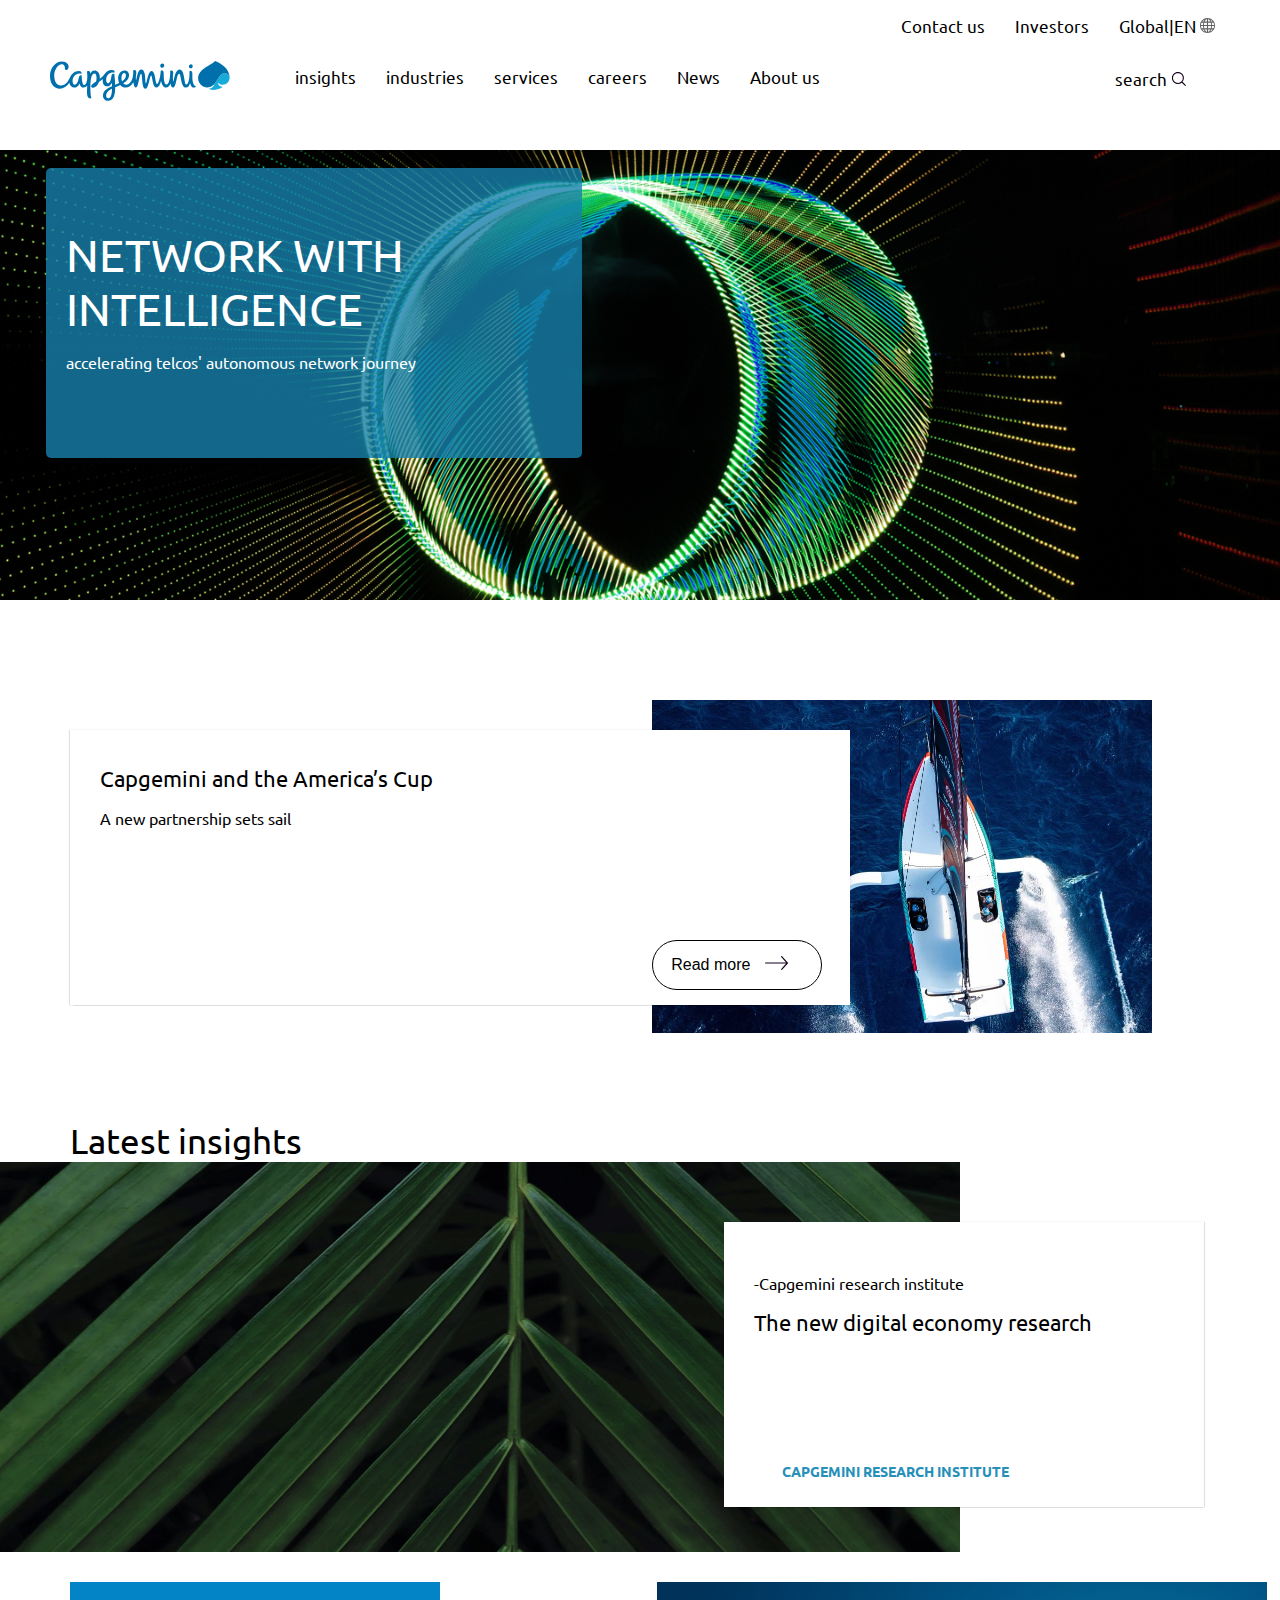
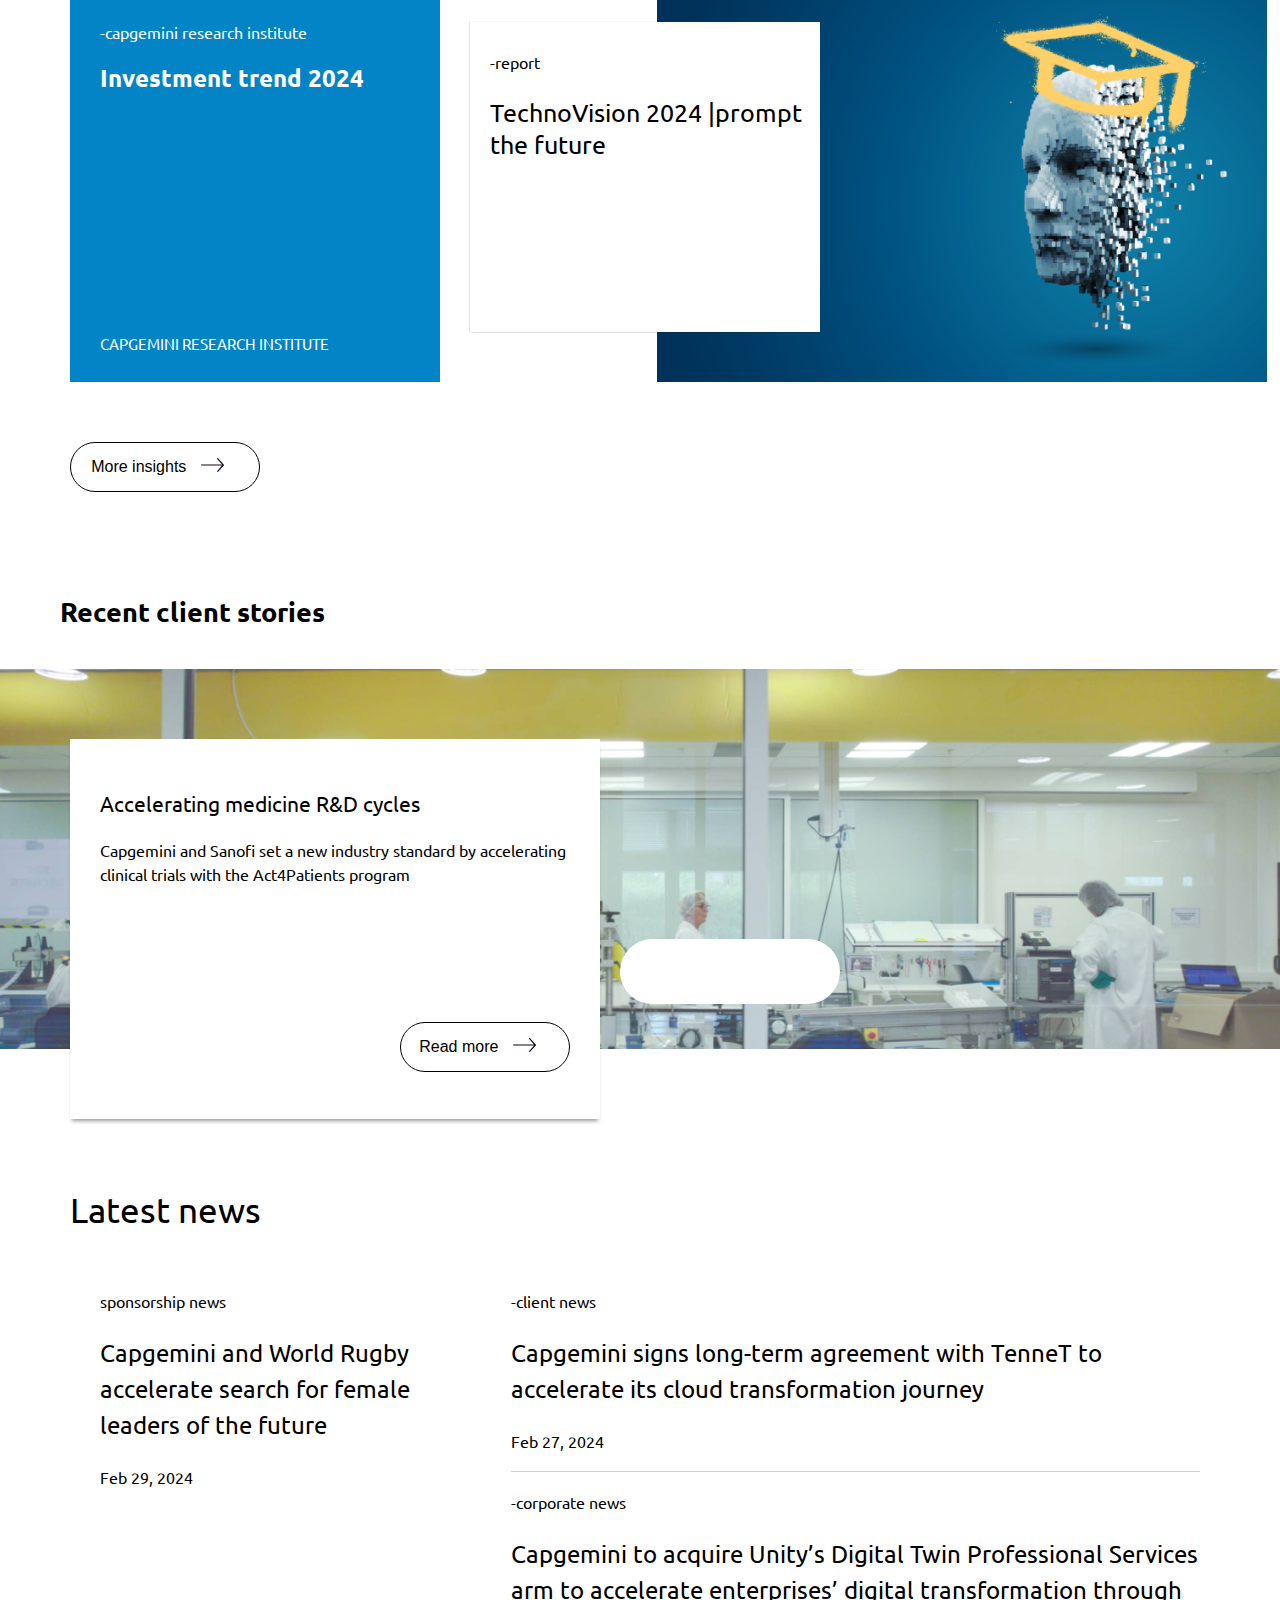
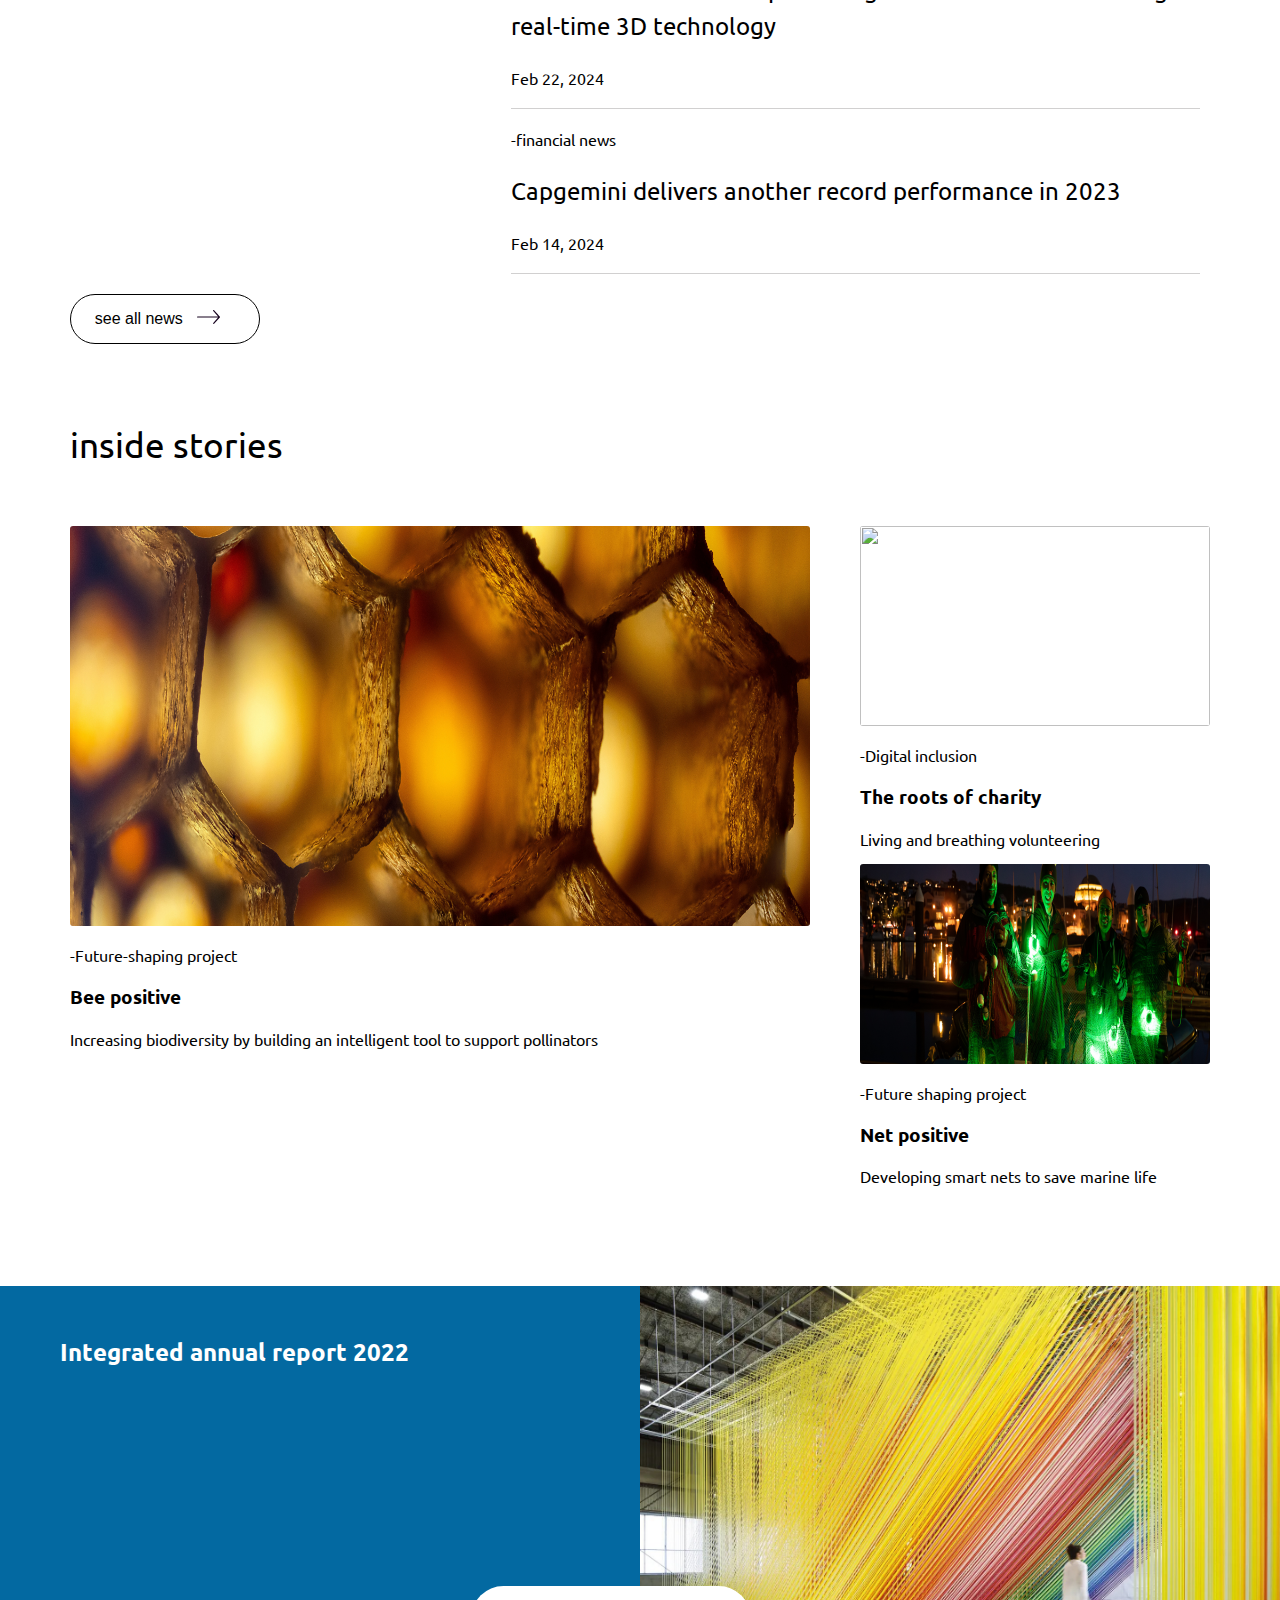
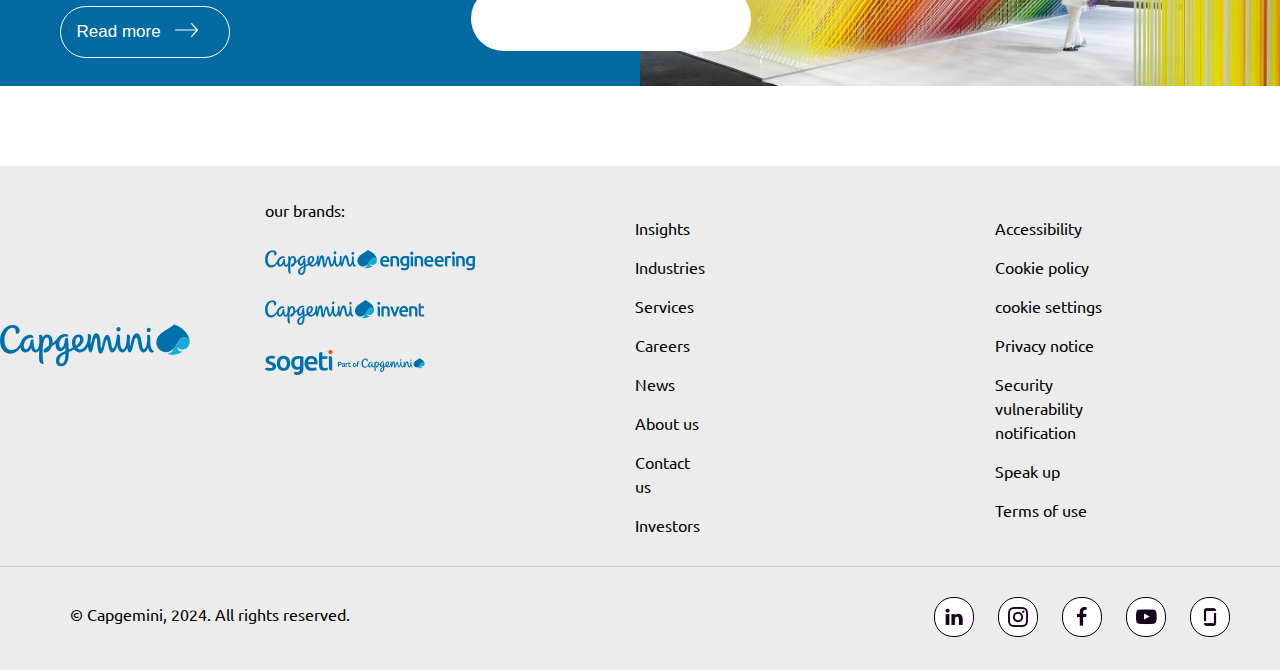
==== index.html @ e72d49b6 "added many files of capgeni folder" ====
<!DOCTYPE html>
<html lang="en">

<head>
  <meta charset="UTF-8">
  <meta name="viewport" content="width=device-width, initial-scale=1.0">
  <title>Document</title>
  <link rel="stylesheet" href="style.css">
  <link rel="preconnect" href="https://fonts.googleapis.com">
  <link rel="preconnect" href="https://fonts.gstatic.com" crossorigin>
  <link
    href="https://fonts.googleapis.com/css2?family=Ubuntu:ital,wght@0,300;0,400;0,500;0,700;1,300;1,400;1,500;1,700&display=swap"
    rel="stylesheet">
  <link rel="stylesheet" href="https://cdnjs.cloudflare.com/ajax/libs/font-awesome/6.5.1/css/all.min.css"
    integrity="sha512-DTOQO9RWCH3ppGqcWaEA1BIZOC6xxalwEsw9c2QQeAIftl+Vegovlnee1c9QX4TctnWMn13TZye+giMm8e2LwA=="
    crossorigin="anonymous" referrerpolicy="no-referrer" />

</head>

<body>
  <div class="background-image">
    <header>
      <div class="right-header">
        <a href="#">Contact us</a>
        <a href="#">Investors</a>
        <a href="#">Global|EN
          <img class="global" src="global.svg" alt="">
        </a>
      </div>
      <div class="start-header">
        <div class="logo">
          <img src="logo.svg" alt="">
        </div>
        <div class="center-header">
          <a href="#">insights</a>
          <a href="#">industries</a>
          <a href="#">services</a>
          <a href="#">careers</a>
          <a href="#">News</a>
          <a href="#">About us</a>
        </div>
        <div class="search-header">
          <a href="">
            search
            <img class="search-dark" src="icon-search-dark.svg" alt="">
          </a>
        </div>
      </div>
    </header>
    <div class="network-card">
      <span>NETWORK WITH INTELLIGENCE</span>
      <p>accelerating telcos' autonomous network journey</p>
    </div>
  </div>

  <div class="microsoft-image">
    <div class="micro-image">
      <img src="MicrosoftTeams-image-2.jpeg" alt="">
    </div>
    <div class="america-cup">
      <span class="title-capgemini">
        Capgemini and the America’s Cup
      </span>
      <p>A new partnership sets sail </p>
    </div>
    <div class="learn-more">
      <button>
        Read more
        <img class="icon-next" src="icon-more-small-dark.svg" alt="">
      </button>
    </div>
  </div>

  <div class="latest-insigh">
    <span>Latest insights</span>
  </div>

  <div class="latest-image">
    <div class="late-image">
      <img src="Eco-digital-temp-2880X1800.webp" alt="">
    </div>
    <div class="research-institute">
      <p>
        -Capgemini research institute
      </p>
      <span class="new-economy">The new digital economy research</span>
    </div>
    <div class="capgemini-institute">
      <span>CAPGEMINI RESEARCH INSTITUTE</span>
    </div>
  </div>

  <div class="report-technovision">
    <div class="investment-trend">
      <span>-capgemini research institute</span>
      <h2>Investment trend 2024</h2>
      <p>CAPGEMINI RESEARCH INSTITUTE</p>
    </div>
    <div class="prompt-future">
      <span>-report</span>
      <p>TechnoVision 2024 |prompt the future</p>

    </div>
    <div class="report-right">
      <img src="01-Dot-Com-Banner-2880x1800-1.jpeg" alt="">
    </div>
  </div>

  <div class="more-insights">
    <button>
      More insights
      <img class="icon-next" src="icon-more-small-dark.svg" alt="">
    </button>
  </div>
  <div class="recent-stories">
    <h2>Recent client stories</h2>
  </div>

  <div class="sanofi-image">
    <div class="accelerating">
      <p class="r-d">Accelerating medicine R&D cycles</p>
      <p class="accelerating-span">Capgemini and Sanofi set a new industry standard by accelerating clinical trials with
        the Act4Patients program</p>
      <button class="accelarating-button">
        Read more
        <img class="icon-next" src="icon-more-small-dark.svg" alt="">
      </button>
    </div>
    <div>
      <button class="next-previous">
        <i class="fa-solid fa-angle-left previous "></i>
        <i class="fa-regular fa-circle circles"></i>
        <i class="fa-regular fa-circle circle"></i>
        <i class="fa-regular fa-circle circl"></i>
        <i class="fa-solid fa-angle-right next"></i>
      </button>
    </div>
  </div>

  <div class="latest-news1">
    <span>Latest news</span>
  </div>

  <div class="sponsorship">
    <div class="sponsorship-news">
      <span>sponsorship news</span>
      <p>Capgemini and World Rugby accelerate search for female leaders of the future</p>
      <span>Feb 29, 2024</span>
    </div>
    <div class="three-row">
      <div class="part1">
        <span>-client news</span>
        <p>Capgemini signs long-term agreement with TenneT to accelerate its cloud transformation journey</p>
        <span>Feb 27, 2024</span>
      </div>
      <div class="part2">
        <span>-corporate news</span>
        <p>Capgemini to acquire Unity’s Digital Twin Professional Services arm to accelerate enterprises’ digital
          transformation through real-time 3D technology</p>
        <span>Feb 22, 2024</span>
      </div>
      <div class="part3">
        <span>-financial news</span>
        <p>Capgemini delivers another record performance in 2023</p>
        <span>Feb 14, 2024</span>
      </div>
    </div>
  </div>

  <button class="see-all">
    see all news
    <img class="icon-next" src="icon-more-small-dark.svg" alt="">
  </button>

  <div class="inside-stories">
    <span>inside stories</span>
  </div>

  <div class="bee-greenpic">
    <div class="bee">
      <img src="bee-positive3-banner.png" alt="">
      <p>-Future-shaping project</p>
      <h3>Bee positive</h3>
      <span>Increasing biodiversity by building an intelligent tool to support pollinators</span>
    </div>
    <div class="pic2-pic3">
      <div class="volunteer-banner">
        <img src="Volunteer_banner-image.jpeg" alt="">
        <p>-Digital inclusion</p>
        <h3>The roots of charity</h3>
        <span>Living and breathing volunteering</span>
      </div>
      <div class="net-positive">
        <img src="smart-nets-banner.png" alt="">
        <p>-Future shaping project</p>
        <h3>Net positive</h3>
        <span>Developing smart nets to save marine life</span>
      </div>
    </div>
  </div>

  <div class="background-color">
    <div class="integrated-annual">
      <h2>Integrated annual report 2022</h2>
      <button class="read-mor">
        Read more
        <img class="icon-next" src="icon-more-small-white.svg" alt="">
      </button>
      <button class="next-previous2">
        <i class="fa-solid fa-angle-left previous "></i>
        <i class="fa-regular fa-circle circles"></i>
        <i class="fa-regular fa-circle circle"></i>
        <i class="fa-regular fa-circle circle"></i>
        <i class="fa-regular fa-circle circl"></i>
        <i class="fa-solid fa-angle-right next"></i>
      </button>
    </div>
    <img class="emmanuel" src="emmanuelle_moureaux_100_colors_no_35.jpeg" alt="">


  </div>



  <div class="last-part">
    <img class="logo-capgem" src="logo.svg" alt="">

    <div class="center-right">
      <div class="left">
        <span class="our-brand">our brands:</span>
        <img class="logo-engineer" src="Logo_Capgemini_Engineering.svg" alt="">
        <img class="logo-invent" src="Logo_Capgemini_Invent.svg" alt="">
        <img class="logo-sogeti" src="Logo_Sogeti.svg" alt="">
      </div>
      <div class="center">
        <ul>
          <li><a href="#">Insights</a></li>
          <li><a href="#">Industries</a></li>
          <li><a href="#">Services</a></li>
          <li><a href="#">Careers</a></li>
          <li><a href="#">News</a></li>
          <li><a href="#">About us</a></li>
          <li><a href="#">Contact us</a></li>
          <li><a href="#">Investors</a></li>
        </ul>
      </div>
      <div class="right">
        <ul>
          <li><a href="#">Accessibility</a></li>
          <li><a href="#">Cookie policy</a></li>
          <li><a href="#">cookie settings</a></li>
          <li><a href="#">Privacy notice</a></li>
          <li><a href="#">Security vulnerability notification</a></li>
          <li><a href="#">Speak up</a></li>
          <li><a href="#">Terms of use</a></li>
        </ul>
      </div>
    </div>

  </div>
  <footer>
    <div class="footer-left">
      © Capgemini, 2024. All rights reserved.
    </div>
    <div class="footer-right">
      <img src="Linkedin.webp" alt="">
      <img src="Instagram.webp" alt="">
      <img src="Facebook.png" alt="">
      <img src="YouTube.webp" alt="">
      <img src="Glassdoor.webp" alt="">

    </div>
  </footer>
</body>

</html>
---- style.css ----
body {
  margin: 0px;
  padding: 0px;
  font-family: "Ubuntu",sans-serif;;
  
}
.background-image {
  background-image: url(Autonomous-Networks_Dotcom.jpeg);
  background-repeat: no repeat;
  background-size: cover;
  height: 600px;
  position: relative;
  margin-bottom: 100px;

}
.network-card {
  position: absolute;
  width:40.35%;
  left: 3.57%;
  top: 28%;
  background-color: rgb(23, 129, 172, 0.8);
  color: white;
  padding-top: 60px;
  padding-left: 20px;
  padding-bottom: 70px;border-radius: 5px;
  transition: background-color 0.15s ease;
  
}
.network-card span {
  white-space: wrap;
  font-size: 45px;
}
.network-card:hover span {
  color: black;
  background-color: cyan;
  transition: background-color 1s ease;
  
}

header {
  position:fixed;
  left: 0px;
  right: 0px;
  height: 150px;
  z-index: 1000;
  background-color: white;
  
}
.right-header {
  display: flex;
  justify-content: flex-end;
  margin-right: 50px;
}
.right-header a {
  position: relative;
  text-decoration: none;
  margin: 15px;
  color: black;
  font-size: 17px;

}
.right-header a::before {
  content: ''; 
  position: absolute; 
  bottom: 0; 
  left: 0; 
  width: 100%; 
  height: 1px; 
  background-color: #0284C7 ; 
  transition: width 0.3s ease; 
  transform-origin: bottom right;
  opacity: 0;
 }
 .right-header a:hover::before {
  width: 120%;
  opacity: 1;
  
 }
 
.global {
  width: 15px;
}
.start-header {
  display: flex;
  margin-left: 50px;
  margin-right: 46px;
  margin-top: 0px;
}
.logo img {
  width: 180px;
  margin-top: 10px;
  cursor: pointer;
  margin-right: 50px;
}
.center-header {
  display: flex;
  margin-right: 280px;
}
.center-header a {
  position: relative;
  margin: 15px;
  text-decoration: none;
  font-size: 17px;
  
  color: black;
}
.center-header a::before {
  content: ''; 
  position: absolute; 
  bottom: 0; 
  left: 0; 
  width: 100%; 
  height: 1px; 
  background-color: #0284C7 ; 
  transition: width 0.3s ease; 
  transform-origin: bottom right;
  opacity: 0;
}
.center-header a:hover::before {
  width: 120%;
  opacity: 1;
}
.search-header {
  display: flex;
  align-items: center;
  justify-content: flex-end;
}
.search-dark {
  width: 15px;
  align-items: center;
}
.search-header a {
text-decoration: none;
font-size: 17px;
color: black;

}
.microsoft-image {
  position: relative;
  margin-right: 70px;
  margin-left: 0px;
  
  width: 90%;
  height: 360px;
  margin-bottom: 60px;
}
.micro-image {
  position: absolute;
  top: 0px;
  right: 0px;
  
  z-index: 0;
  
}
.micro-image img {
  width:500px ;
}
.america-cup {
  position: absolute;
  left: 70px;
  top: 30px;
  width: 750px;
  height:240px ;
  color: black;
  background-color: white;
  z-index: 1;
  padding-left: 30px;
  padding-top: 35px;
  box-shadow: 0px 0px 0.8px rgba(0, 0, 0, 0.1),
              0px 0.8px 0.8px rgba(0, 0, 0, 0.1),
             -1px 0px 1px rgba(0, 0, 0, 0.1); 
  
}
.learn-more {
  position: absolute;

  color: black;
  right: 330px;
  top: 240px;
  z-index: 4;
 
}
.learn-more button {
  padding-top: 15px;
  padding-bottom: 15px;
  padding-left: 15px;
  padding-right: 30px;
  border-radius: 80px;
  width: 170px;
  border: 1px solid black;
  background-color: white;
  font-size: 16px;

}
.learn-more button:hover {
  background-color: cyan;
  transition: background-color 1.5 ease-in;
  border: none;
}
.title-capgemini {
  font-size: 22px;
  font-weight: 300px;
}
.latest-insigh span {
  margin-left: 70px;
  margin-bottom: 40px;
  font-weight: 300px;
  font-size: 35px;
}
.latest-image {
  position: relative;
  margin-right: 70px;
  margin-left: 0px;
 
  width: 96%;
  height: 360px;
  margin-bottom: 60px;
}
.late-image {
  position: absolute;
  left: 0px;
  top: 0px;
 
  z-index: 1;
  
}
.late-image img {
  width: 960px;
  height:390px ;
}
.research-institute {
  position: absolute;
  right: 25px;
  top: 60px;
  width: 450px;
  height:250px ;
  color: black;
  background-color: white;
  z-index: 6;
  padding-left: 30px;
  padding-top: 35px;
  box-shadow: 0px 0px 0.8px rgba(0, 0, 0, 0.1),
              0px 0.8px 0.8px rgba(0, 0, 0, 0.1),
              1px 0px 1px rgba(0, 0, 0, 0.1); 
}
.capgemini-institute {
  position: absolute;
  color: rgb(39, 144, 185);
  font-weight: bold;
  font-size: 14px;
  right: 220px;
  top: 300px;
  z-index: 15;

}
.new-economy {
  font-size: 22px;
  font-weight: 300px;
}
.new-economy:hover {
  background-color: cyan;
  transition: background-color 1s ease-in;
}
.report-technovision {
  position: relative;
  margin-right: 0px;
  margin-left: 0px;
  
  width: 99%;
  height: 400px;
  margin-bottom: 60px;
}
.investment-trend {
  width: 340px;
  height: 360px;
  top: 0px;
  margin-left: 70px;
  background-color: #0284C7;
  padding-left: 30px;
  padding-top: 40px;
  color: white;
}
.investment-trend h2 {
  margin-bottom: 240px;
  font-weight: 300px;
}
.investment-trend p {
  font-size: 15px;
}
.prompt-future {
  position: absolute;
  height: 280px;
  width: 330px;
  top: 40px;
  left: 470px;
  color: black;
  background-color: white;
  padding-left: 20px;
  padding-top: 30px;
  z-index: 20;
  box-shadow: 0px 0px 0.8px rgba(0, 0, 0, 0.1),
              
              0px 0.8px 0.8px rgba(0, 0, 0, 0.1),
              -1px 0px 1px rgba(0, 0, 0, 0.1); 
}

.prompt-future p {
  font-size: 25px;
  white-space: wrap;
}
.report-right {
  position: absolute;
  z-index: 15;
  right: 0px;
  top: 0px;
  
}
.report-right img {
  width:610px ;
  height: 400px;
}
.more-insights button {
  padding-top: 15px;
  padding-bottom: 15px;
  padding-left: 15px;
  padding-right: 30px;
  border-radius: 70px;
  width: 190px;
  border: 1px solid black;
  background-color: white;
  font-size: 16px;
  margin-left: 70px;
  margin-bottom: 80px;
}
.more-insights button:hover {
  background-color: cyan;
  transition: background-color 1s ease-in;
  border: none;
}
.recent-stories h2 {
margin-left: 60px;
font-weight: 300px;
font-size: 27px;
margin-bottom: 40px;
}
.sanofi-image {
  background-image: url(Sanofi-client-story-web-banner.jpeg);
  position: relative;
  background-size: cover;
  height: 380px;
  background-position: center;
  margin-bottom: 140px;
}
.accelerating {
  position: absolute;
  width: 500px;
  height: 350px;
  top: 70px;
  left: 70px;
  background-color: white;
  padding-left: 30px;
  padding-top: 30px;
  
  box-shadow: 0px 4px 4px -2px rgba(0, 0, 0, 0.4);
}
.r-d {
  font-size: 21px;
  font-weight: 290px;
}
.r-d:hover {
  background-color: cyan;
}

.accelerating-span {
  line-height: 1.5;
}

  
.accelarating-button {
  margin-top: 120px;
  margin-left: 300px;
  padding-top: 15px;
  padding-bottom: 15px;
  padding-left: 15px;
  padding-right: 30px;
  border-radius: 70px;
  width: 170px;
  border: 1px solid black;
  background-color: white;
  font-size: 16px;
 
}
.accelarating-button:hover {
  background: cyan;
  transition: background-color 1s ease;
  border: none;
}
.next-previous {
  display: flex;
  position: absolute;
  top: 270px;
  left: 620px;
  width: 220px;
  padding: 30px;
  border-radius: 70px;
  border: none;
  background-color: white;
}
.previous {
  margin-right: 15px;
  font-size: 25px;
  color: gray;
  padding: 1px;
}
.next {
  padding: 1px;
  font-size: 25px;
  

}
.next:hover {
  background-color: cyan;
  transition: background-color 1s ease-in;
}
.circle {
  font-size: 15px;
  border-radius: 50%;
  margin-right: 10px;
  margin-left: 10px;
  margin-top: 5px;
  color:  gray;
 
}


.circles{
  margin-left: 15px;
  font-size: 15px;
  border-radius: 50%;
  margin-top: 5px;
  background-color: black;
}
.circl {
  margin-right: 20px;
  font-size: 15px;
  border-radius: 50%;
  margin-top: 5px;
  color: gray;
}
.latest-news1 {
  margin-left: 70px;
  font-weight: 300px;
  font-size: 35px;
  margin-bottom: 60px;
}
.sponsorship {
  display: flex;
  margin-left: 100px;
  margin-right: 80px;
  
  justify-content: space-between;

}
.sponsorship p:hover {
  background-color: cyan;
  transition: background-color 1s ease;
  
}
.sponsorship-news p {
  font-size: 24px;
  white-space: wrap;
  line-height: 1.5;
}
.three-row {
  margin-left: 50px;
}
.part1 {
  border-bottom: 1px solid rgb(209, 208, 208);
  margin-bottom: 20px;
  padding-bottom: 20px;
}
.part1 p {
  font-size: 24px;
  white-space: wrap;
  line-height: 1.5;
}
.part2 {
  border-bottom: 1px solid rgb(209, 208, 208);
  margin-bottom: 20px;
  padding-bottom: 20px;
}
.part2 p {
  font-size: 24px;
  white-space: wrap;
  line-height: 1.5;
}
.part3 {
  border-bottom: 1px solid rgb(209, 208, 208);
  margin-bottom: 20px;
  padding-bottom: 20px;
}
.part3 p {
  font-size: 24px;
  white-space: wrap;
  line-height: 1.5;
}
.see-all {
  padding-top: 15px;
  padding-bottom: 15px;
  padding-left: 15px;
  padding-right: 30px;
  border-radius: 70px;
  width: 190px;
  border: 1px solid black;
  background-color: white;
  font-size: 16px;
  margin-left: 70px;
  margin-bottom: 80px;
}
.see-all:hover {
  background-color: cyan;
  transition: background-color 1s ease-in;
  border: none;
}
.inside-stories {
  margin-left: 70px;
  font-weight: 300px;
  font-size: 35px;
  margin-bottom: 60px;
}
.bee-greenpic {
  display: flex;
  justify-content: space-between;
  margin-left: 70px;
  margin-right: 70px;
  margin-bottom: 100px;
}
.bee-greenpic h3:hover {
  background-color: cyan;
  transition: background-color 1s ease;
}
.bee img {
  width: 740px;
  height: 400px;
  border-radius: 3px;
}
.volunteer-banner {
  margin-bottom: 15px;
}
.volunteer-banner img {
  width: 350px;
  height: 200px;
  border-radius: 3px;
}
.net-positive img {
  width: 350px;
  height: 200px;
  border-radius: 3px;
}
.background-color {
  
  width: 100%;
  margin-bottom: 80px;
  display: flex;
}
.integrated-annual {
  position: relative;
  width: 50%;
  height: 370px;
  background-color:#0369A1;
  padding-top: 30px;
  padding-left: 60px;
}
.integrated-annual h2 {
  color: white;
}
.emmanuel {
  position: relative;
  width: 50%;
  height: 400px;
  
}
.read-mor {
  position: absolute;
  left: 60px;
  top: 320px;
  padding-top: 15px;
  padding-bottom: 15px;
  padding-left: 15px;
  padding-right: 30px;
  border-radius: 70px;
  width: 170px;
  border: 1px solid white;
  background-color: #0369A1;
  font-size: 17px;
  color: white;
  
}
.read-mor:hover {
  background-color: cyan;
  transition:background-color 1s ease;
  border: none;
  color: black;
}
.next-previous2 {
  display: flex;
  position: absolute;
  top: 300px;
  right: -111px;
  width: 280px;
  padding: 30px;
  border-radius: 70px;
  border: none;
  background-color: white;
  z-index: 40;
}
.last-part {
  display: flex;
  background-color: #ececec;
  
  width: 100%;
  height: 400px;
  
 
}


.logo-capgem {
  width: 190px;
  cursor: pointer;
  margin-bottom: 40px;
  
}
.our-brand {
  margin-bottom: 30px;
}
.logo-engineer  {
  width: 210px;
  margin-bottom: 25px;
  cursor: pointer;
}
.logo-invent  {
  width: 160px;
  margin-bottom: 25px;
  cursor: pointer;
}
.logo-sogeti  {
  width: 160px;
  cursor: pointer;
}
.last-part li {
  list-style-type: none;
  margin-bottom: 15px;
}
.last-part li a {
  position: relative;
  text-decoration: none;
  font-size: 16px;
  line-height: 1.5;
  color: black;
}
.last-part li a::before {
  content: ''; 
  position: absolute; 
  bottom: 0; 
  left: 0; 
  width: 100%; 
  height: 1px; 
  background-color: #0284C7 ; 
  transition: width 0.3s ease; 
  transform-origin: bottom right;
  opacity: 0;
 }
 .last-part li a:hover::before {
  width: 120%;
  opacity: 1;
  
 }
 .last-part li a:hover {
  color: #0284C7;
 }
.left {
  display: flex;
  flex-direction: column;
  padding-left: 75px;
  padding-top: 34px;
 
  
}
.center-right {
  display: flex;
}
.center {
  margin-left: 120px;
  margin-right: 250px;
  padding-top: 34px;
}
.right {
  padding-right: 160px;
  padding-top: 34px;
}
footer {
  display: flex;
  justify-content: space-between;
  align-items: center;
  background-color: #ececec;
  border-top: 1px solid rgb(209, 208, 208);


}
.footer-right {
  margin: 20px;
  padding-right: 20px;
}
.footer-right img {
  width: 30px;
  border: 1px solid black;
  padding: 4px;
  border-radius: 19px;
  background-color: white;
  margin: 10px;
}
.footer-right img:hover {
  background-color: cyan;
  transition: background-color 1s ease;
}
.footer-left {
  padding-left: 70px;
  padding-bottom: 10px;
}


.icon-next {
  
  margin-left: 10px;
}
@media (max-width:615px){
  .background-color{
    display: flex;
    flex-direction: column-reverse;
  }
  .last-part {
   flex-direction: column;
   height: 700px;
   align-items:flex-start;
   margin: 0px;
   border-bottom: 1px solid gray;
  }
  .last-part li {
    list-style-type: none;
    margin-bottom: 3px;
  }
  .center {
    margin-left: 0px;
    padding-top: 0px;
    padding-left: 2px;
  }
  .center ul {
    padding-left: 2px;
    margin-bottom: 0px;
  }
  
  .right {
    padding-left: 0px;
    padding-top: 0px;
    margin: 4px;
  }
  .right ul {
    padding-left: 2px;
    margin-top: 0px;
  }
  .left {
    display: flex;
    flex-direction: column;
    padding-left: 10px;
    padding-top: 34px;
  }
  .integrated-annual {
    width: 100%;
  }
  .emmanuel {
    width: 100%;
  }
  footer {
   flex-direction: row-reverse;
    flex-wrap: wrap;
    justify-content: center;
    align-items: center;
  }
  .footer-left {
    padding-bottom: 2px;
  }
  .bee-greenpic {
    display: block;
    margin-left: 20px;
    margin-right: 20px;
  }
  .bee-greenpic img {
    width: 100%;
    height: 300px;
  }
  .sponsorship {
    display: block;
    margin-left: 20px;
    width: 100%;
  }
  .three-row{
    margin-left: 20px;
  }
  .sponsorship-news {
    margin-left: 20px;
  }
  .sanofi-image {
    height: 200px;
  }
  .accelerating {
    top:200px;
    left: 10px;
    right: 10px;
    height: 200px;
    
  }
  .accelarating-button {
    margin-top: 10px;
    margin-left: 120px;
  }
  .next-previous {
    top: 160px;
    left: 170px;
    width: 190px;
    padding: 7px;
    border-radius: 98.5;
    box-shadow: 0px 4px 4px -2px rgba(0, 0, 0, 0.4);
  }
  .latest-news1 {
    margin-top: 160px;
  }
  .next-previous2 {
    position: absolute;
    top: -20px;
    left: 160px;
    width: 200px;
    padding: 7px;
    border-radius: 98.5;
    box-shadow: 0px 4px 4px -2px rgba(0, 0, 0, 0.4);
    z-index: 200;
  }
}
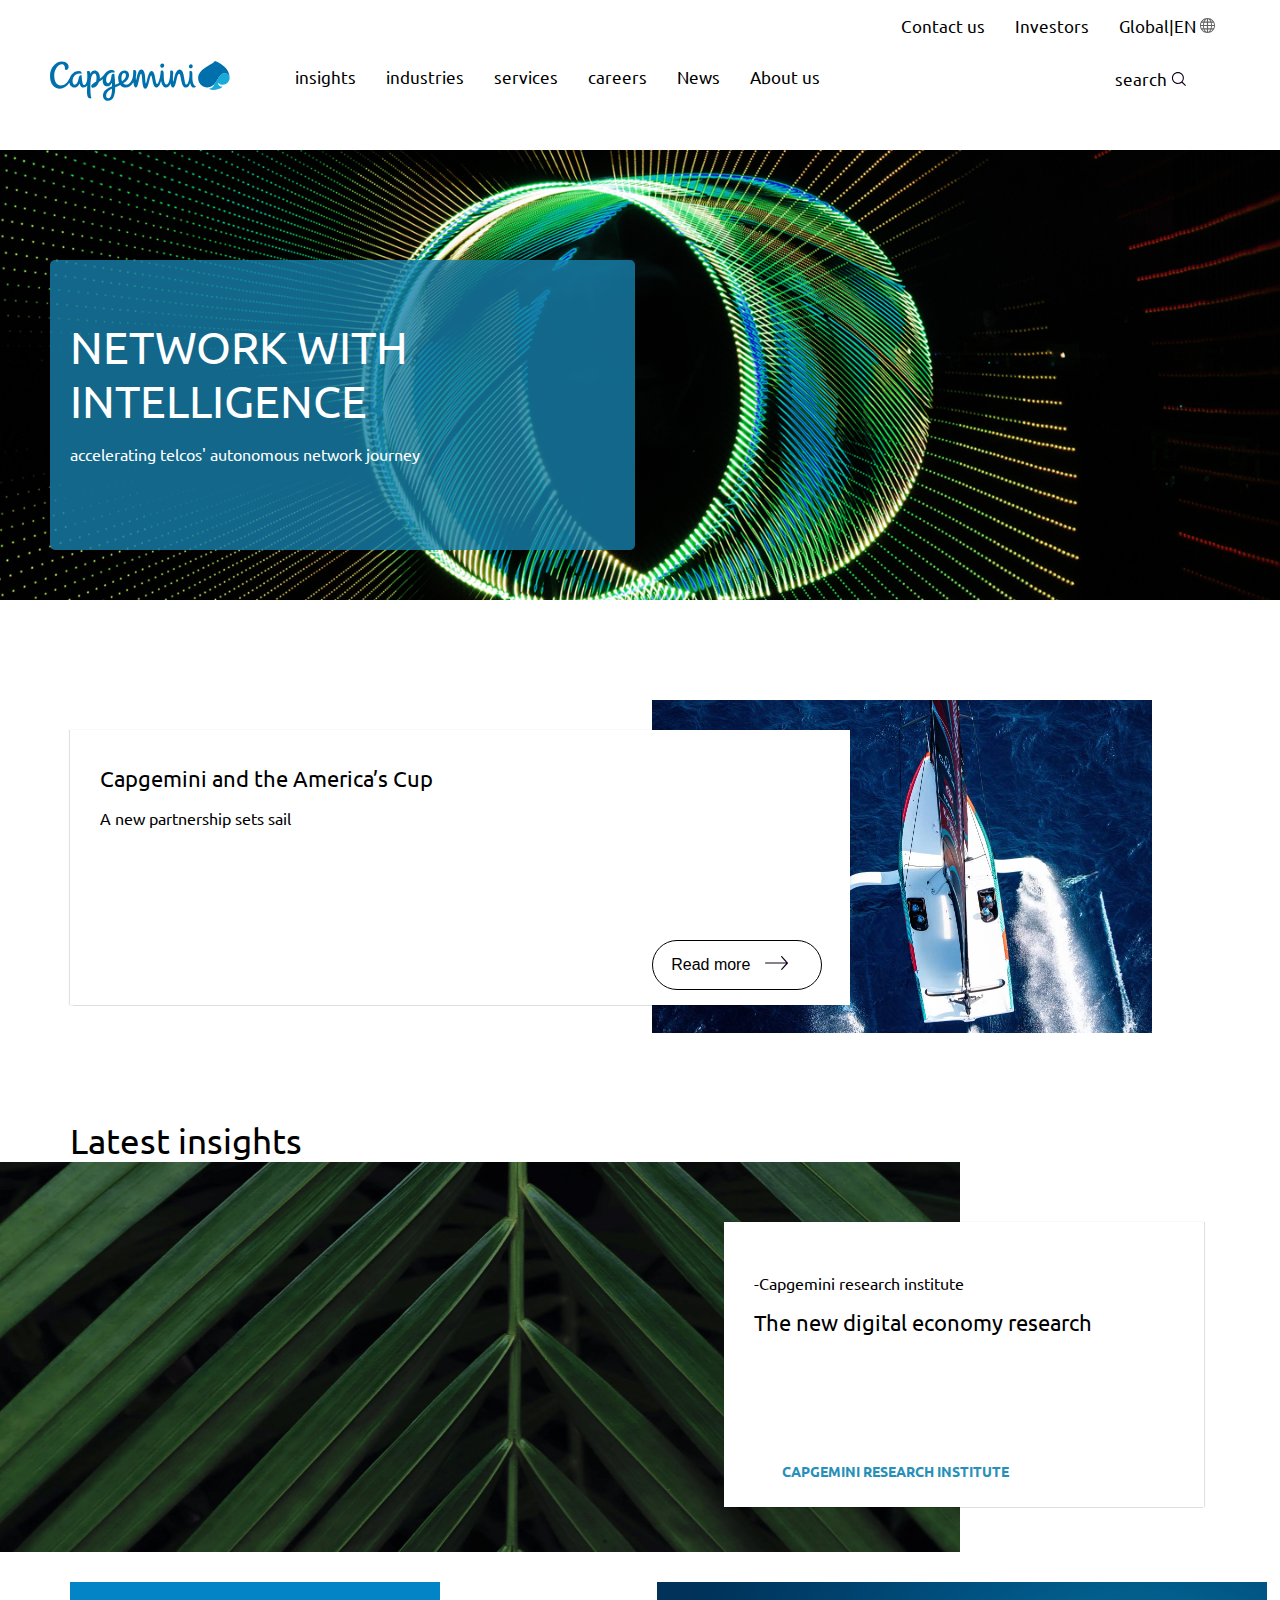
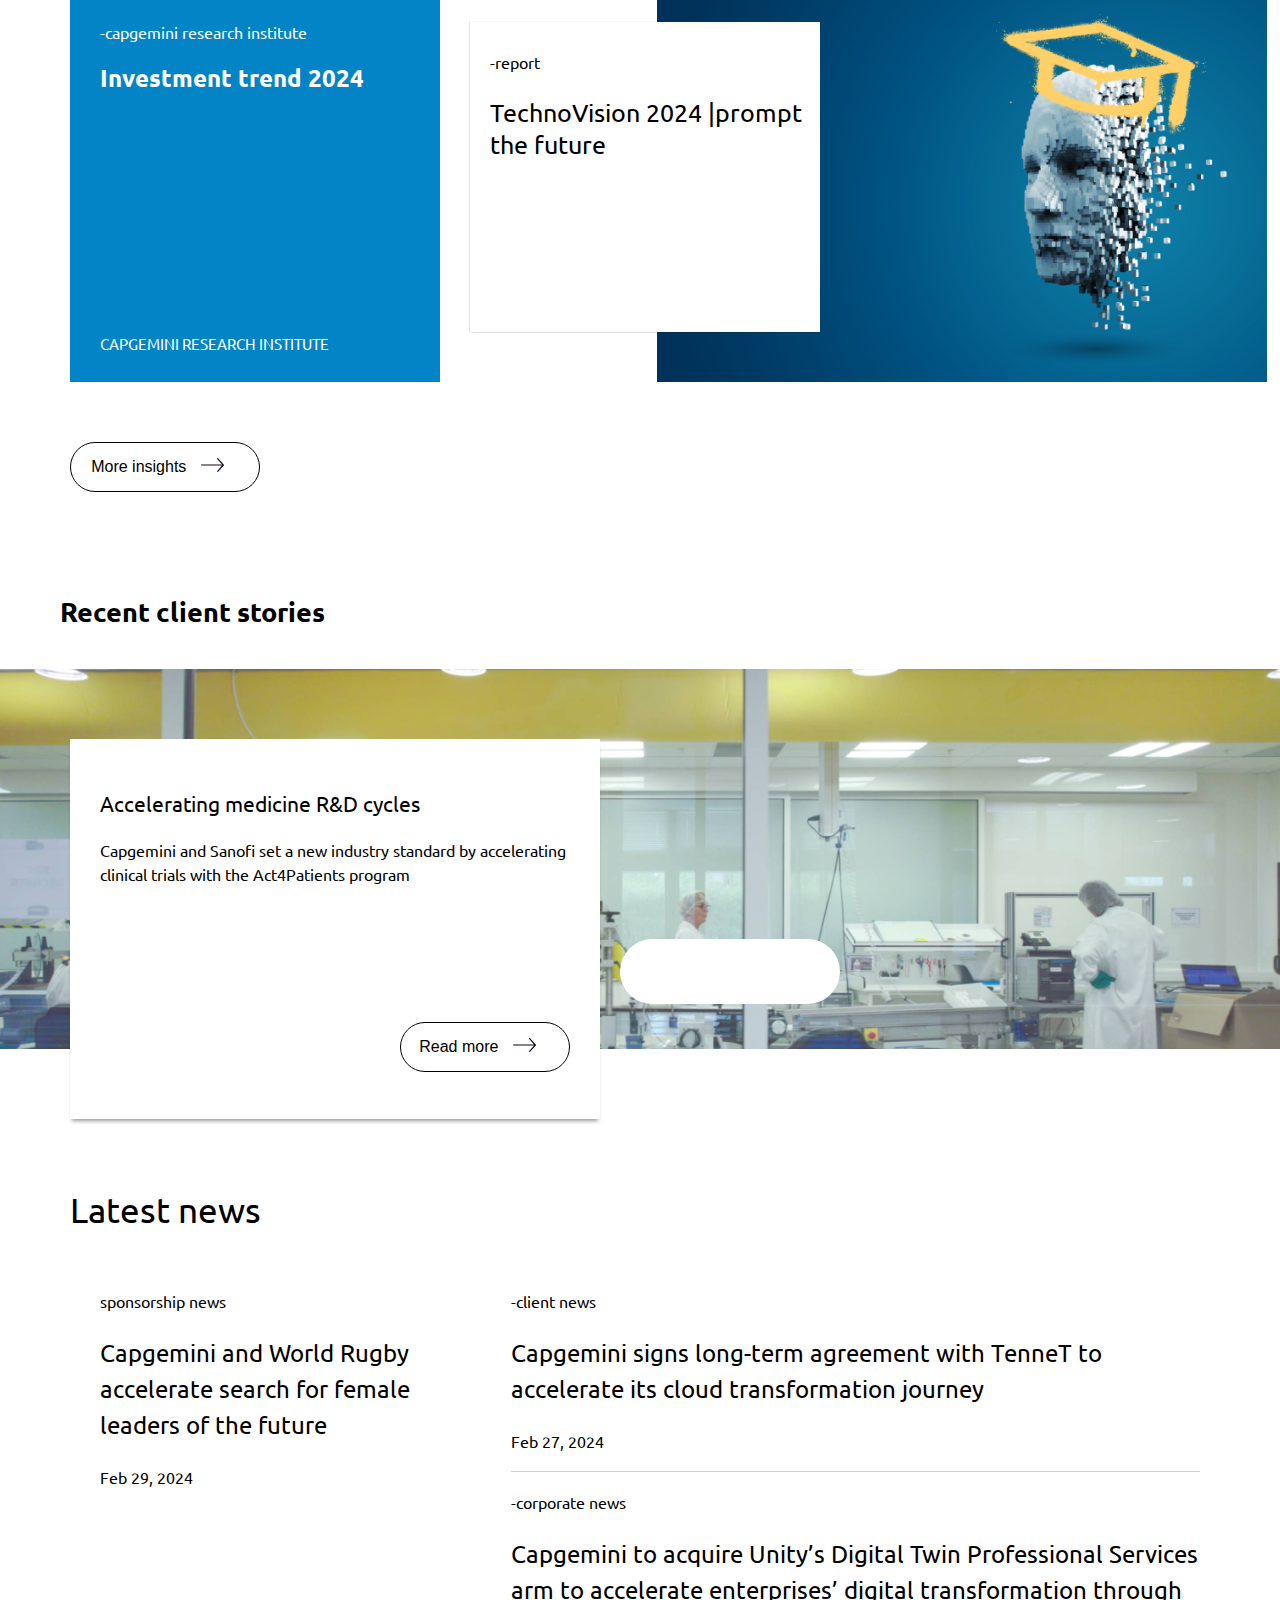
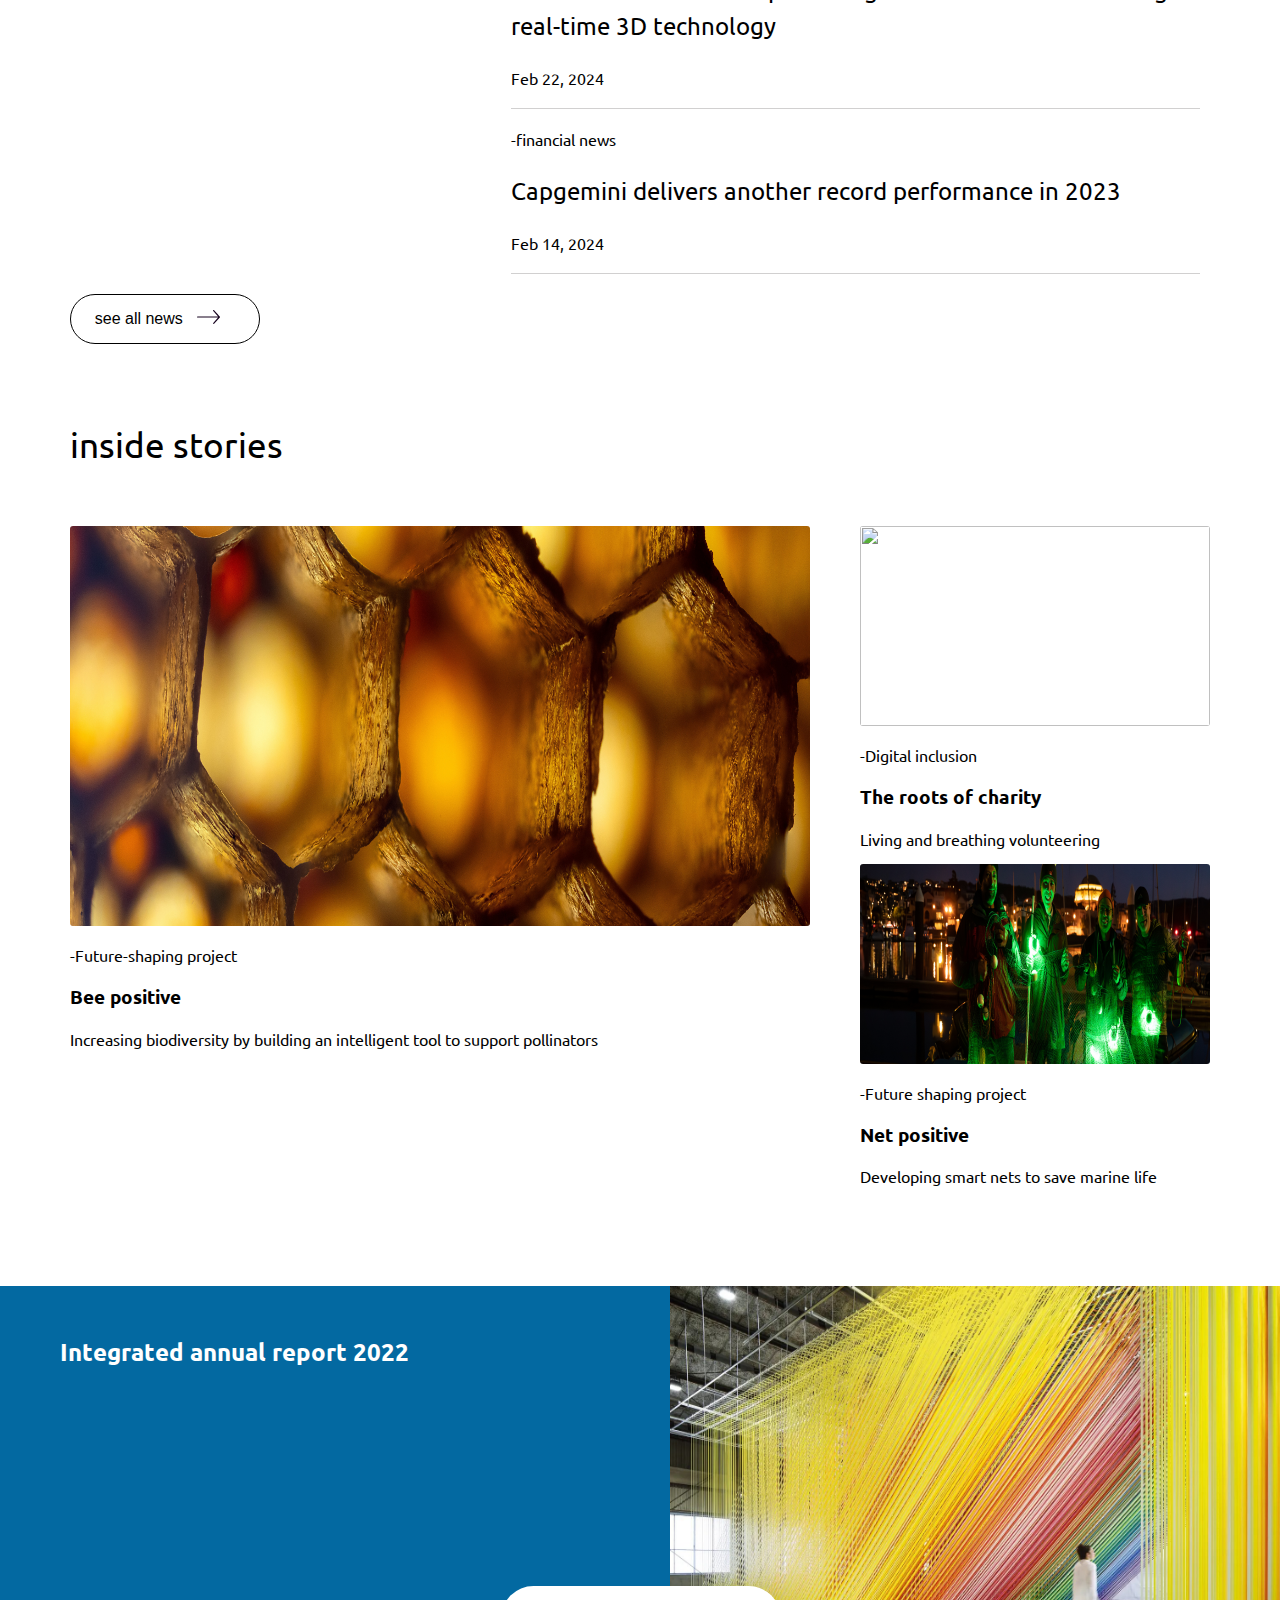
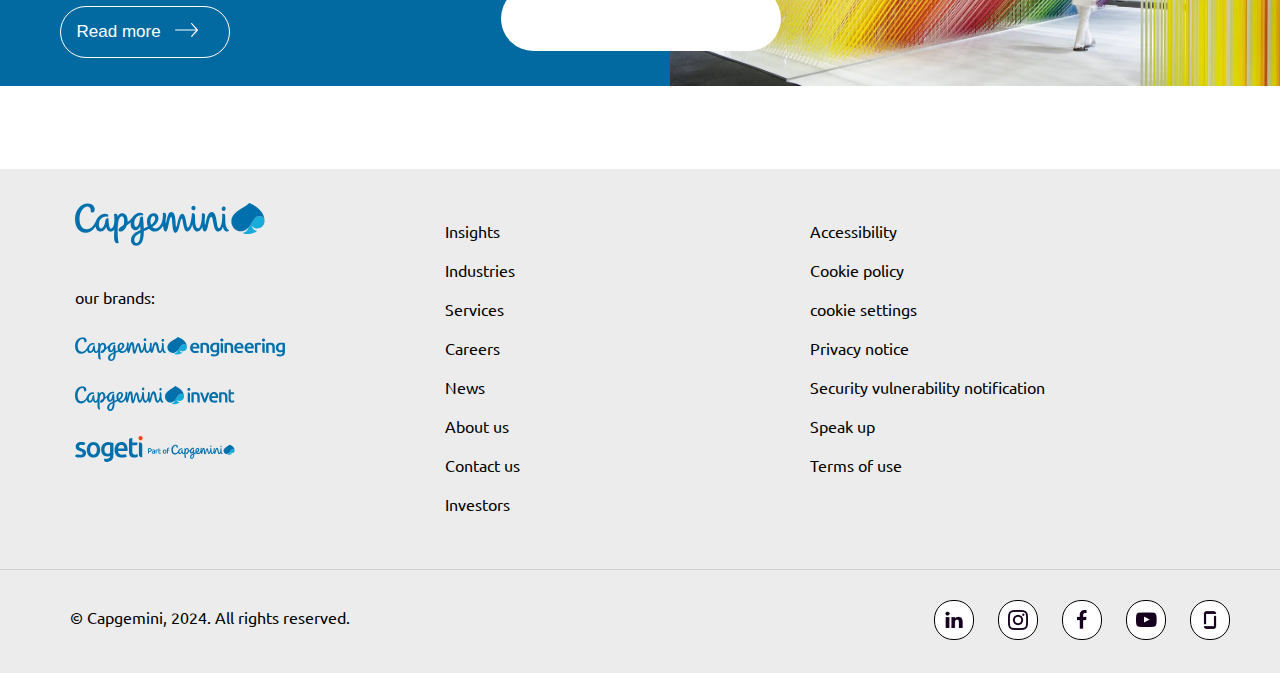
==== commit 3382f51e: "changed style" ====
--- a/index.html
+++ b/index.html
@@ -20,6 +20,11 @@
 <body>
   <div class="background-image">
     <header>
+      <a href="#" class="toggle-button">
+        <span class="bar"></span>
+        <span class="bar"></span>
+        <span class="bar"></span>
+      </a>
       <div class="right-header">
         <a href="#">Contact us</a>
         <a href="#">Investors</a>
@@ -41,7 +46,7 @@
         </div>
         <div class="search-header">
           <a href="">
-            search
+            <span class="search-word">search</span>
             <img class="search-dark" src="icon-search-dark.svg" alt="">
           </a>
         </div>
@@ -65,7 +70,7 @@
     </div>
     <div class="learn-more">
       <button>
-        Read more
+        <span class="read-mores">Read more</span>
         <img class="icon-next" src="icon-more-small-dark.svg" alt="">
       </button>
     </div>
@@ -215,47 +220,51 @@
         <i class="fa-solid fa-angle-right next"></i>
       </button>
     </div>
-    <img class="emmanuel" src="emmanuelle_moureaux_100_colors_no_35.jpeg" alt="">
-
+    <div class="emmanuel1">
+      <img class="emmanuel" src="emmanuelle_moureaux_100_colors_no_35.jpeg" alt="">
+
+    </div>
+    
 
   </div>
 
 
 
   <div class="last-part">
-    <img class="logo-capgem" src="logo.svg" alt="">
-
-    <div class="center-right">
-      <div class="left">
-        <span class="our-brand">our brands:</span>
-        <img class="logo-engineer" src="Logo_Capgemini_Engineering.svg" alt="">
-        <img class="logo-invent" src="Logo_Capgemini_Invent.svg" alt="">
-        <img class="logo-sogeti" src="Logo_Sogeti.svg" alt="">
-      </div>
-      <div class="center">
-        <ul>
-          <li><a href="#">Insights</a></li>
-          <li><a href="#">Industries</a></li>
-          <li><a href="#">Services</a></li>
-          <li><a href="#">Careers</a></li>
-          <li><a href="#">News</a></li>
-          <li><a href="#">About us</a></li>
-          <li><a href="#">Contact us</a></li>
-          <li><a href="#">Investors</a></li>
-        </ul>
-      </div>
-      <div class="right">
-        <ul>
-          <li><a href="#">Accessibility</a></li>
-          <li><a href="#">Cookie policy</a></li>
-          <li><a href="#">cookie settings</a></li>
-          <li><a href="#">Privacy notice</a></li>
-          <li><a href="#">Security vulnerability notification</a></li>
-          <li><a href="#">Speak up</a></li>
-          <li><a href="#">Terms of use</a></li>
-        </ul>
-      </div>
-    </div>
+
+
+    <div class="left">
+      <img class="logo-capgem" src="logo.svg" alt="">
+
+      <span class="our-brand">our brands:</span>
+      <img class="logo-engineer" src="Logo_Capgemini_Engineering.svg" alt="">
+      <img class="logo-invent" src="Logo_Capgemini_Invent.svg" alt="">
+      <img class="logo-sogeti" src="Logo_Sogeti.svg" alt="">
+    </div>
+    <div class="center">
+      <ul>
+        <li><a href="#">Insights</a></li>
+        <li><a href="#">Industries</a></li>
+        <li><a href="#">Services</a></li>
+        <li><a href="#">Careers</a></li>
+        <li><a href="#">News</a></li>
+        <li><a href="#">About us</a></li>
+        <li><a href="#">Contact us</a></li>
+        <li><a href="#">Investors</a></li>
+      </ul>
+    </div>
+    <div class="right">
+      <ul>
+        <li><a href="#">Accessibility</a></li>
+        <li><a href="#">Cookie policy</a></li>
+        <li><a href="#">cookie settings</a></li>
+        <li><a href="#">Privacy notice</a></li>
+        <li><a href="#">Security vulnerability notification</a></li>
+        <li><a href="#">Speak up</a></li>
+        <li><a href="#">Terms of use</a></li>
+      </ul>
+    </div>
+
 
   </div>
   <footer>
@@ -263,6 +272,7 @@
       © Capgemini, 2024. All rights reserved.
     </div>
     <div class="footer-right">
+      
       <img src="Linkedin.webp" alt="">
       <img src="Instagram.webp" alt="">
       <img src="Facebook.png" alt="">
--- a/style.css
+++ b/style.css
@@ -15,9 +15,9 @@
 }
 .network-card {
   position: absolute;
-  width:40.35%;
-  left: 3.57%;
-  top: 28%;
+  width:565px;
+  left: 50px;
+  top: 260px;
   background-color: rgb(23, 129, 172, 0.8);
   color: white;
   padding-top: 60px;
@@ -45,6 +45,22 @@
   z-index: 1000;
   background-color: white;
   
+}
+.toggle-button {
+  position: absolute;
+  top: .75rem;
+  right: 1rem;
+  display: none;
+  flex-direction: column;
+  justify-content: space-between;
+  width: 30px;
+  height: 21px;
+}
+.toggle-button .bar {
+height: 3px;
+width: 100%;
+background-color: black;
+border-radius: 10px;
 }
 .right-header {
   display: flex;
@@ -574,9 +590,13 @@
 .integrated-annual h2 {
   color: white;
 }
-.emmanuel {
+.emmanuel1 {
   position: relative;
   width: 50%;
+}
+.emmanuel {
+  
+  width: 100%;
   height: 400px;
   
 }
@@ -687,9 +707,7 @@
  
   
 }
-.center-right {
-  display: flex;
-}
+
 .center {
   margin-left: 120px;
   margin-right: 250px;
@@ -734,10 +752,51 @@
   
   margin-left: 10px;
 }
-@media (max-width:615px){
+@media (max-width:600px){
+  
+  .search-header {
+    display: flex;
+    margin-right: 20px;
+  }
+  .search-word {
+    display: none;
+  }
+  .search-dark {
+    margin-right: 25px;
+    align-items: flex-end;
+  }
+  
+  .toggle-button {
+    display: flex;
+    border-left: 1px solid black;
+    padding-left: 10px;
+  }
   .background-color{
     display: flex;
     flex-direction: column-reverse;
+    width: 100%;
+  }
+  
+  .integrated-annual {
+    display: flex;
+    width: 100%;
+    height: 370px;
+    background-color:#0369A1;
+    padding-top: 30px;
+    padding-left: 0px;
+  }
+  .integrated-annual h2 {
+    color: white;
+  }
+  .emmanuel1 {
+    display: flex;
+    width: 100%;
+  }
+  .emmanuel {
+    
+    width: 100%;
+    height: 370px;
+    
   }
   .last-part {
    flex-direction: column;
@@ -790,6 +849,12 @@
   .footer-left {
     padding-bottom: 2px;
   }
+  
+  .inside-stories {
+    margin-bottom: 20px;
+    font-size: 23px;
+    margin-left: 20px;
+  }
   .bee-greenpic {
     display: block;
     margin-left: 20px;
@@ -799,10 +864,20 @@
     width: 100%;
     height: 300px;
   }
+  .see-all {
+    margin-left: 190px;
+    margin-right: auto;
+  }
   .sponsorship {
     display: block;
     margin-left: 20px;
+    margin-top: 30px;
     width: 100%;
+
+    
+  }
+  .sponsorship p {
+    font-size: 17px;
   }
   .three-row{
     margin-left: 20px;
@@ -833,7 +908,10 @@
     box-shadow: 0px 4px 4px -2px rgba(0, 0, 0, 0.4);
   }
   .latest-news1 {
-    margin-top: 160px;
+    margin-top: 260px;
+    margin-bottom: 10px;
+    font-size: 23px;
+    margin-left: 20px;
   }
   .next-previous2 {
     position: absolute;
@@ -845,4 +923,185 @@
     box-shadow: 0px 4px 4px -2px rgba(0, 0, 0, 0.4);
     z-index: 200;
   }
-}
+  .right-header{
+    display: none;
+  }
+  .center-header{
+    display: none;
+  }
+  .background-image{
+    margin-bottom: 180px;
+  }
+  .network-card {
+    position: absolute;
+    width:500px;
+    left: 15px;
+    top: 450px;  
+  }
+ 
+  .microsoft-image {
+    position: relative;
+    margin-right: 0px;
+    margin-left: 0px;
+    
+    width: 100%;
+    height: 360px;
+    margin-bottom: 200px;
+  }
+  .micro-image {
+    position: absolute;
+    top: 0px;
+    right: 10px;
+    left: 15px;
+    z-index: 0;
+    
+  }
+  .micro-image img {
+    width:97% ;
+    height: 300px;
+  }
+  .america-cup {
+    position: absolute;
+    left: 30px;
+    top: 280px;
+    width: 450px;
+    height:200px ;
+   
+  }
+  .learn-more {
+    position: absolute;
+  
+    color: black;
+    left: 360px;
+    top: 450px;
+    z-index: 4;
+   
+  }
+  .learn-more button {
+    border: none;
+    width: 170px;
+    background-color: white;
+    font-size: 16px;
+  
+  }
+  .latest-image {
+    position: relative;
+    margin-right: 0px;
+    margin-left: 0px;
+   
+    width: 100%;
+    height: 280px;
+    margin-bottom: 140px;
+  }
+  .late-image {
+    position: absolute;
+    left: 0px;
+    top: 0px;
+    right: 0px;
+    z-index: 1;
+    
+  }
+  .late-image img {
+    width: 100%;
+    height:280px ;
+  }
+  .research-institute {
+    position: absolute;
+    right: 10px;
+    top: 250px;
+    width: 500px;
+    height:120px ;
+    padding-top: 10px;
+    
+  }
+  .capgemini-institute {
+    position: absolute;
+    color: rgb(39, 144, 185);
+    font-weight: bold;
+    font-size: 14px;
+    left: 40px;
+    top: 355px;
+    z-index: 15;
+  
+  }
+  .report-technovision {
+    position: relative;
+    margin-right: 0px;
+    margin-left: 0px;
+    
+    width: 100%;
+    height: 250px;
+    margin-bottom: 180px;
+  }
+  .investment-trend {
+    position: absolute;
+    width: 486px;
+    height: 100px;
+    top: 385px;
+    left: 20px;
+    right: 20px;
+    margin-left: 0px;
+    background-color: #0284C7;
+    padding-left: 20px;
+    padding-top: 20px;
+    color: white;
+  }
+  .investment-trend h2 {
+    margin-bottom: 240px;
+    font-weight: 300px;
+  }
+  .investment-trend p {
+    font-size: 15px;
+  }
+  .prompt-future {
+    position: absolute;
+    height: 100px;
+    width: 486px;
+    top: 230px;
+    left: 20px;
+    right: 20px;
+    color: black;
+    background-color: white;
+    padding-left: 20px;
+    padding-top: 30px;
+    z-index: 20;
+    
+  }
+  
+  .prompt-future p {
+    font-size: 25px;
+    white-space: wrap;
+  }
+  .report-right {
+    position: absolute;
+    z-index: 15;
+    right: 0px;
+    top: 0px;
+    left: 0px;
+    
+  }
+  .report-right img {
+    width:100% ;
+    height: 250px;
+  }
+  .more-insights button {
+    
+    padding-top: 15px;
+    padding-bottom: 15px;
+    padding-left: 15px;
+    padding-right: 30px;
+    border-radius: 70px;
+    width: 190px;
+    border: 1px solid black;
+    background-color: white;
+    font-size: 16px;
+    margin-left: 150px;
+    margin-bottom: 20px;
+    margin-top: 110px;
+  }
+  .read-mores {
+    display: none;
+  }
+  
+  
+}
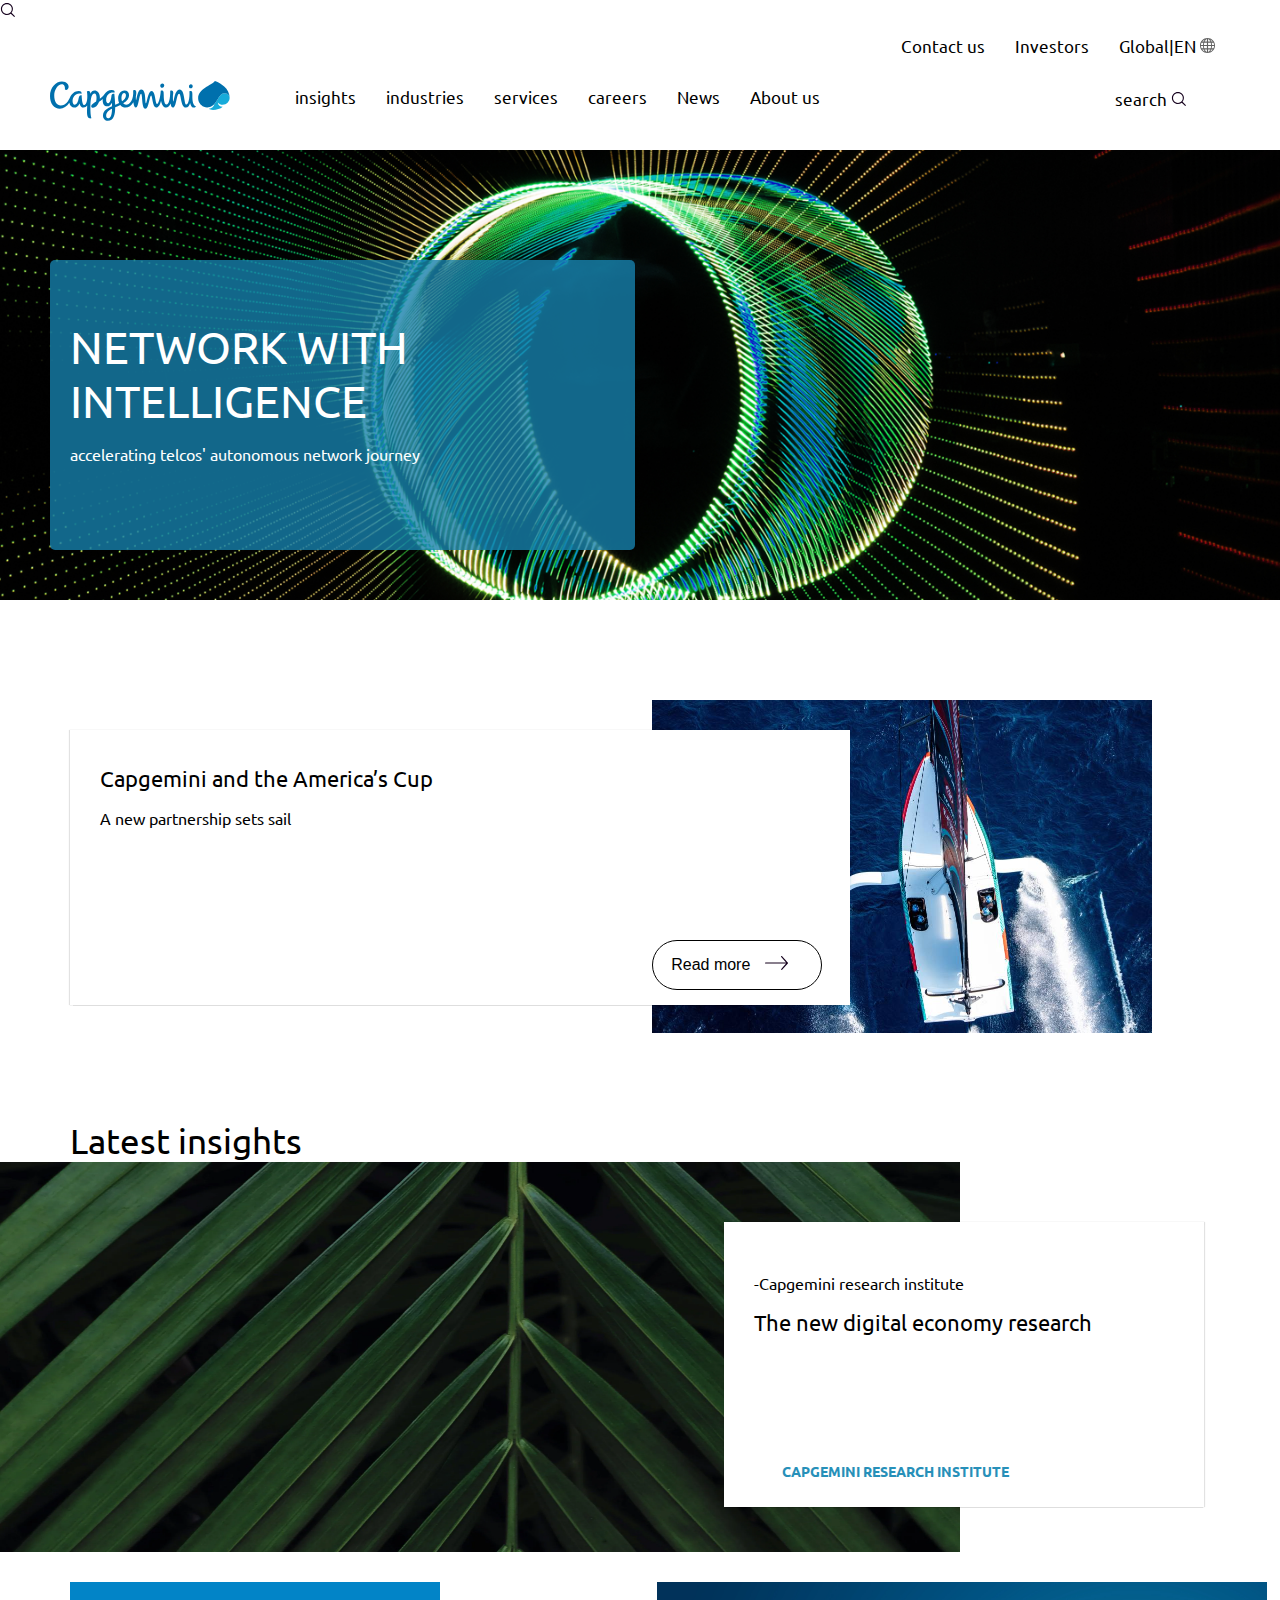
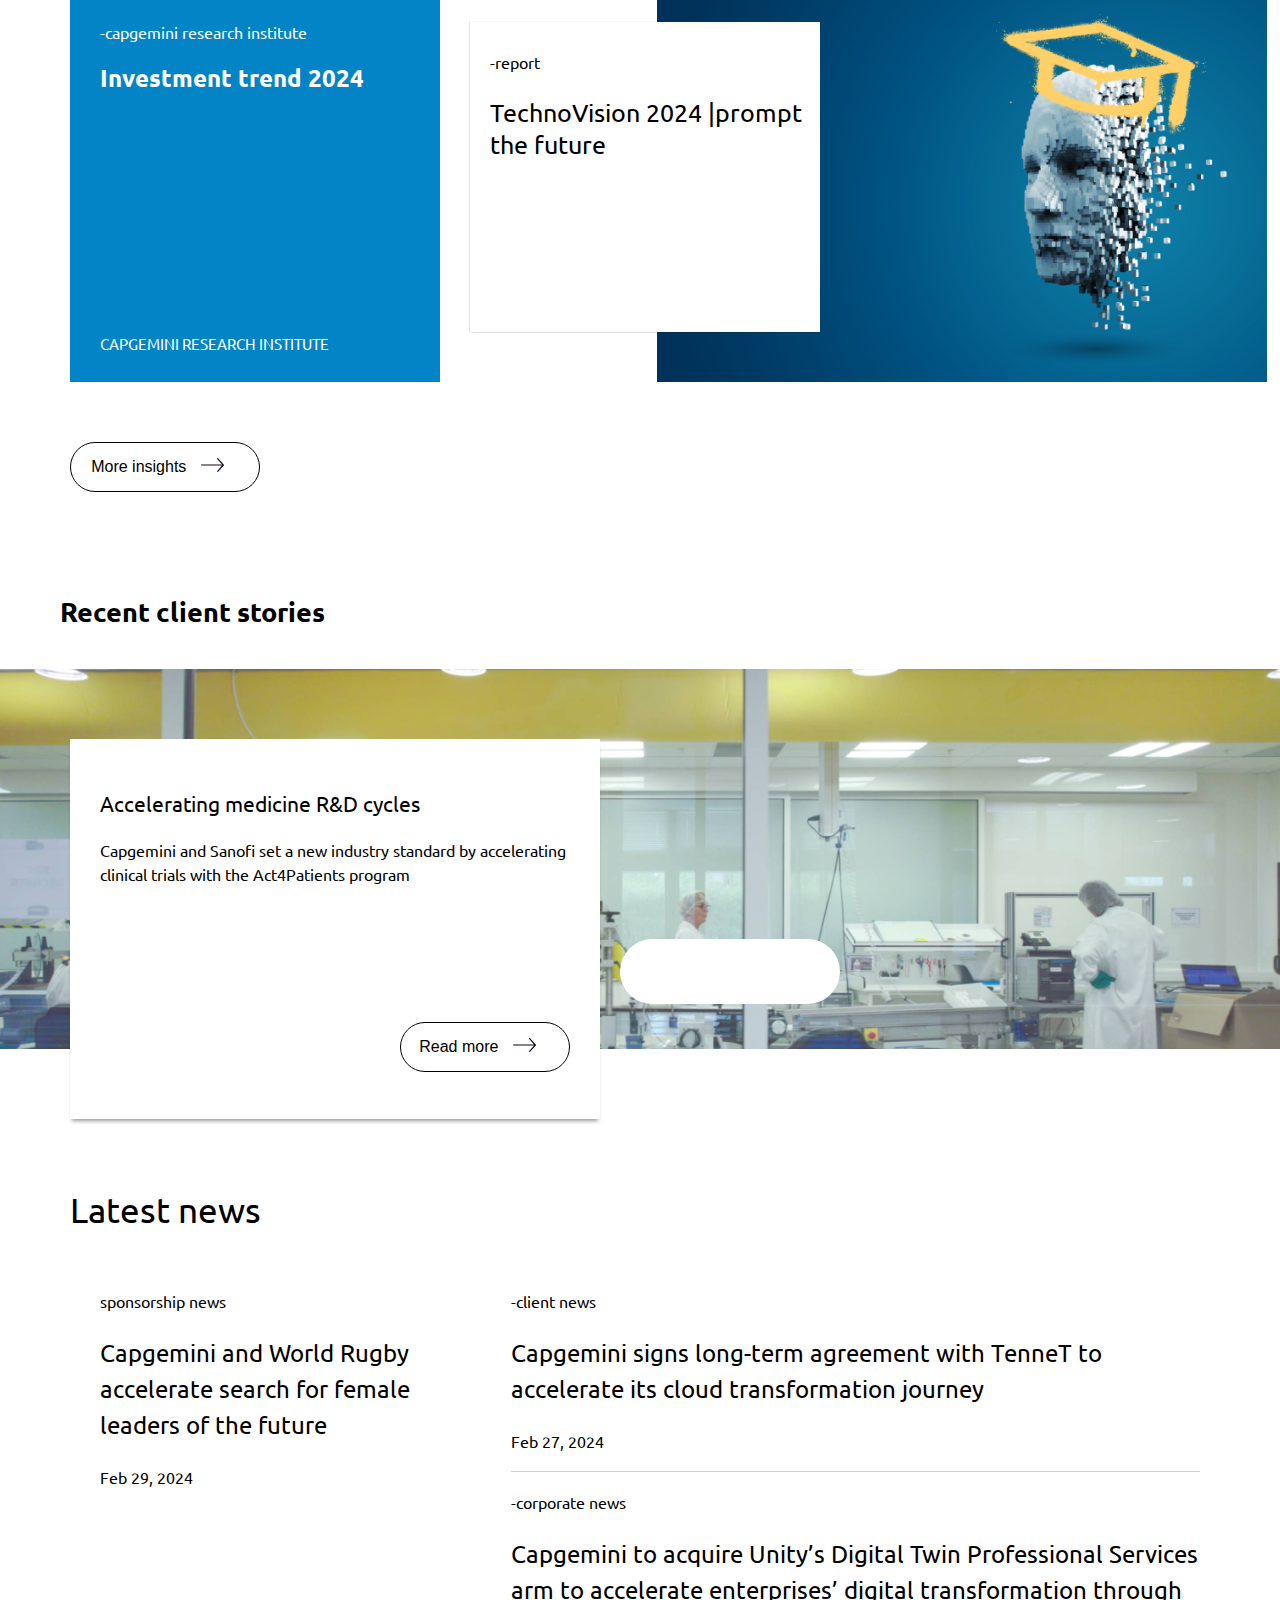
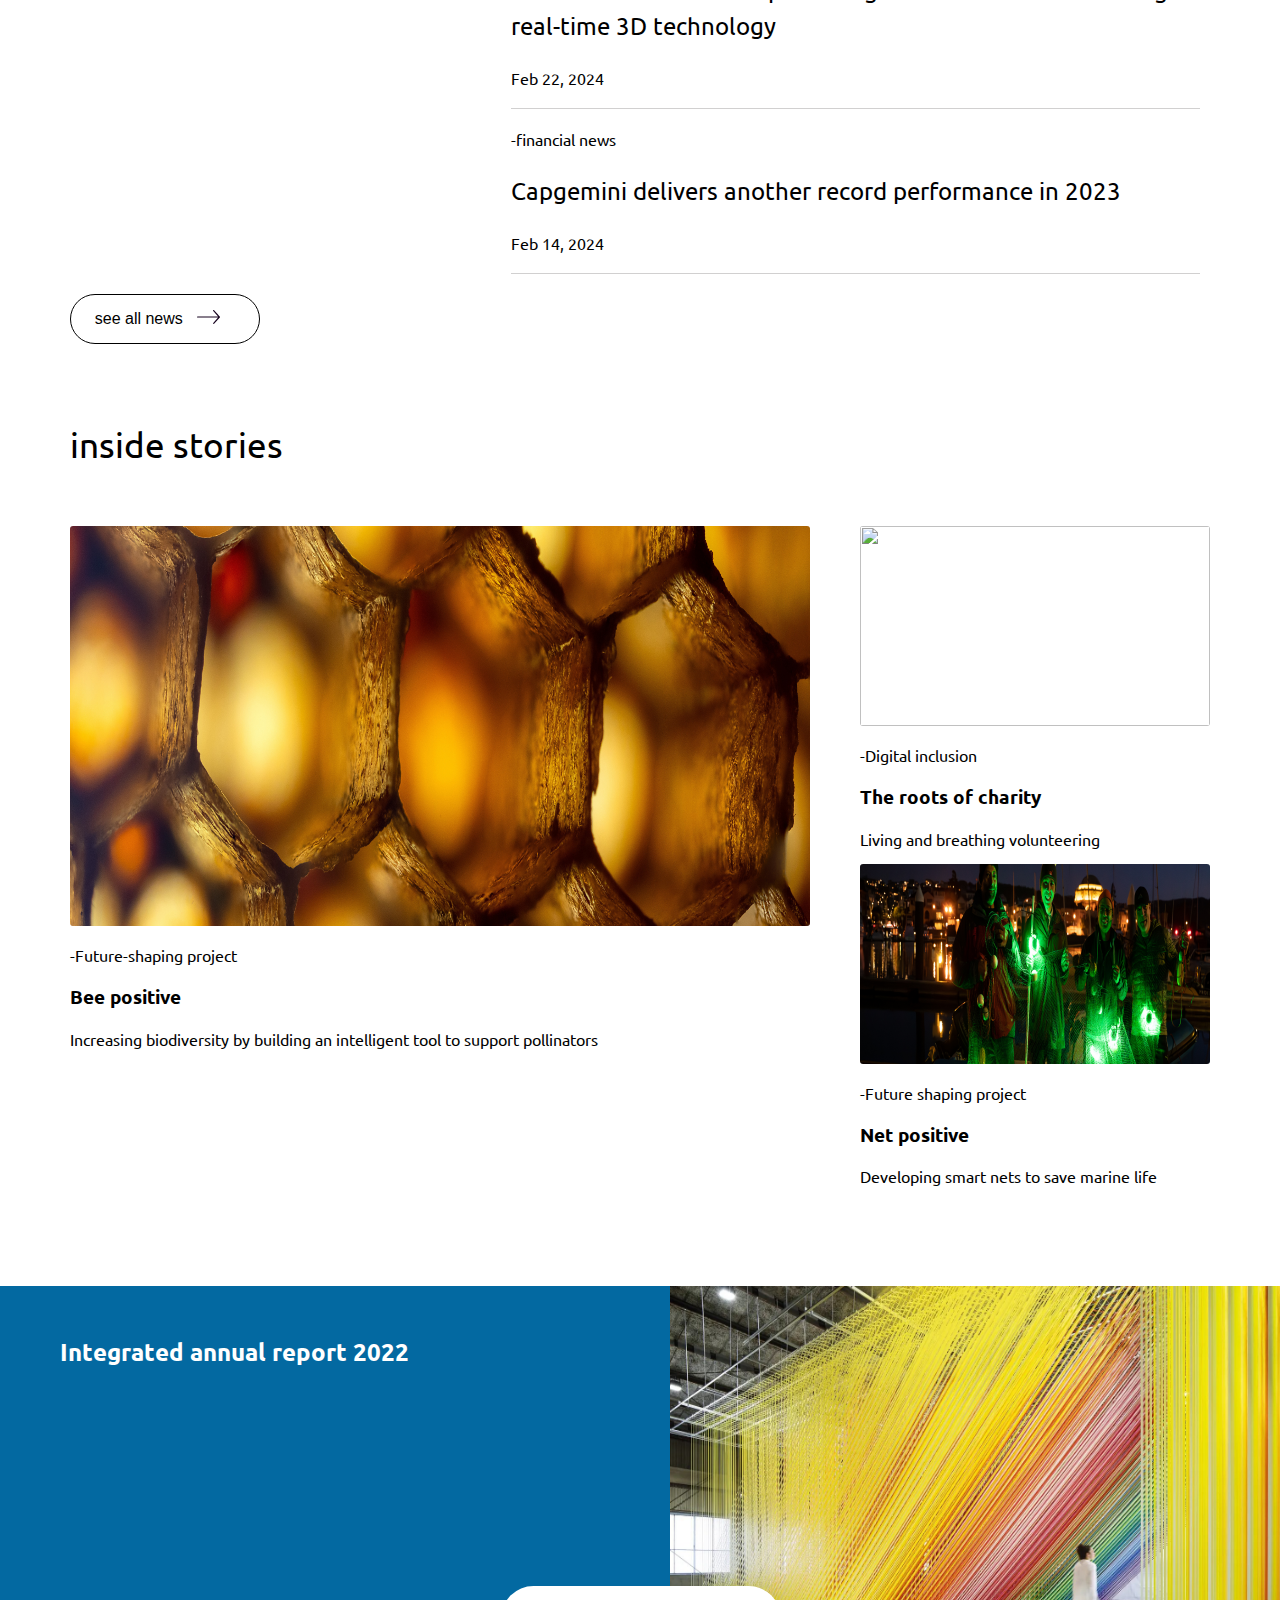
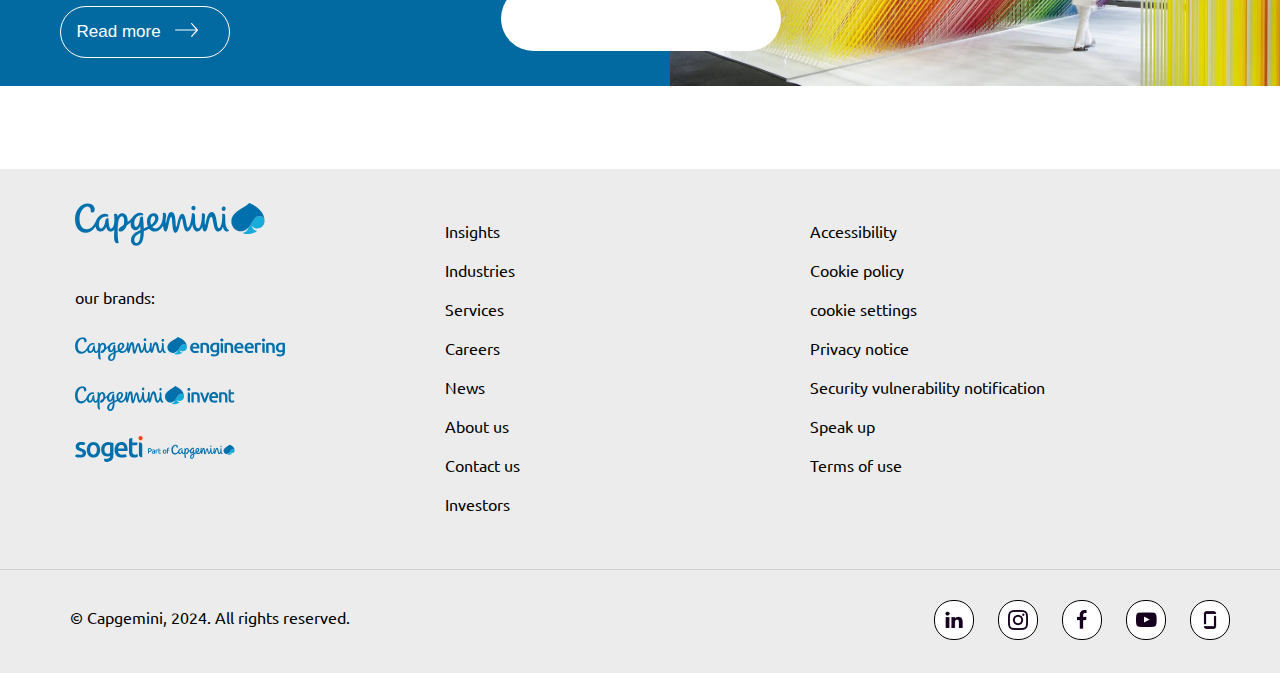
==== commit 71928a40: "added some css of toggle" ====
--- a/index.html
+++ b/index.html
@@ -20,11 +20,15 @@
 <body>
   <div class="background-image">
     <header>
-      <a href="#" class="toggle-button">
-        <span class="bar"></span>
-        <span class="bar"></span>
-        <span class="bar"></span>
-      </a>
+      <div class="toggle-search">
+        <img class="search-dark-color" src="icon-search-dark.svg" alt="">
+        <a href="#" class="toggle-button">
+          <span class="bar"></span>
+          <span class="bar"></span>
+          <span class="bar"></span>
+        </a>
+      </div>
+      
       <div class="right-header">
         <a href="#">Contact us</a>
         <a href="#">Investors</a>
--- a/style.css
+++ b/style.css
@@ -15,6 +15,7 @@
 }
 .network-card {
   position: absolute;
+  word-wrap: break-word;
   width:565px;
   left: 50px;
   top: 260px;
@@ -22,7 +23,8 @@
   color: white;
   padding-top: 60px;
   padding-left: 20px;
-  padding-bottom: 70px;border-radius: 5px;
+  padding-bottom: 70px;
+  border-radius: 5px;
   transition: background-color 0.15s ease;
   
 }
@@ -752,24 +754,89 @@
   
   margin-left: 10px;
 }
-@media (max-width:600px){
-  
+@media (max-width:768px) {
+  .right-header {
+    display: none;
+  }
+  .center-header{
+    display: none;
+  }
   .search-header {
-    display: flex;
-    margin-right: 20px;
+    display: none;
   }
   .search-word {
     display: none;
   }
   .search-dark {
     margin-right: 25px;
-    align-items: flex-end;
+   
+  }
+  .toggle-search {
+    display: flex;
+    margin: 10px;
+  }
+  .search-dark-color {
+    margin-left: auto;
+    margin-right: 60px;
+    width: 30px;
   }
   
   .toggle-button {
     display: flex;
     border-left: 1px solid black;
     padding-left: 10px;
+  }
+  .network-card {
+    position: absolute;
+    width:500px;
+    left: 15px;
+    top: 450px;
+    
+  }
+  .microsoft-image {
+    position: relative;
+    margin-right: 0px;
+    margin-left: 0px;
+    
+    width: 100%;
+    height: 360px;
+    margin-bottom: 200px;
+  }
+  .micro-image {
+    position: absolute;
+    top: 0px;
+    right: 10px;
+    left: 15px;
+    z-index: 0;
+    
+  }
+  .micro-image img {
+    width:97% ;
+    height: 300px;
+  }
+  .america-cup {
+    position: absolute;
+    left: 30px;
+    top: 280px;
+    width: 450px;
+    height:200px ;
+   
+  }
+  .learn-more {
+    position: absolute;
+  
+    color: black;
+    left: 360px;
+    top: 450px;
+    z-index: 4;
+   
+  }
+  .learn-more button {
+    border: none;
+    width: 170px;
+    background-color: white;
+    font-size: 16px;
+  
   }
   .background-color{
     display: flex;
@@ -834,9 +901,7 @@
     padding-left: 10px;
     padding-top: 34px;
   }
-  .integrated-annual {
-    width: 100%;
-  }
+  
   .emmanuel {
     width: 100%;
   }
@@ -932,58 +997,7 @@
   .background-image{
     margin-bottom: 180px;
   }
-  .network-card {
-    position: absolute;
-    width:500px;
-    left: 15px;
-    top: 450px;  
-  }
- 
-  .microsoft-image {
-    position: relative;
-    margin-right: 0px;
-    margin-left: 0px;
-    
-    width: 100%;
-    height: 360px;
-    margin-bottom: 200px;
-  }
-  .micro-image {
-    position: absolute;
-    top: 0px;
-    right: 10px;
-    left: 15px;
-    z-index: 0;
-    
-  }
-  .micro-image img {
-    width:97% ;
-    height: 300px;
-  }
-  .america-cup {
-    position: absolute;
-    left: 30px;
-    top: 280px;
-    width: 450px;
-    height:200px ;
-   
-  }
-  .learn-more {
-    position: absolute;
-  
-    color: black;
-    left: 360px;
-    top: 450px;
-    z-index: 4;
-   
-  }
-  .learn-more button {
-    border: none;
-    width: 170px;
-    background-color: white;
-    font-size: 16px;
-  
-  }
+  
   .latest-image {
     position: relative;
     margin-right: 0px;
@@ -1105,3 +1119,6 @@
   
   
 }
+
+
+
